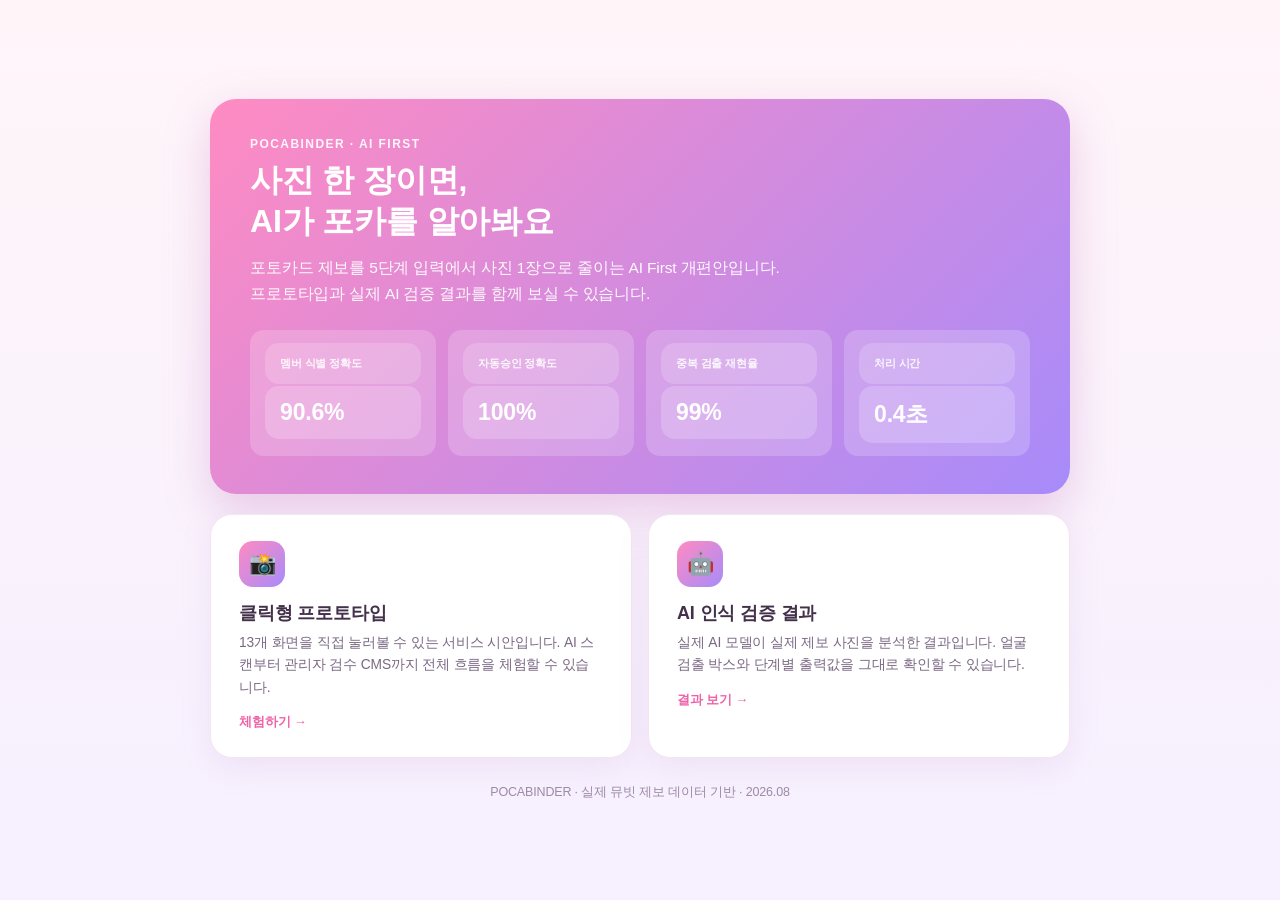
==== index.html @ fb073232 "Rename index_3.html to index.html" ====
<!DOCTYPE html><html lang="ko"><head><meta charset="utf-8">
<meta name="viewport" content="width=device-width,initial-scale=1">
<title>POCABINDER · AI First</title><style>
*{margin:0;padding:0;box-sizing:border-box}
body{font-family:Pretendard,-apple-system,"Apple SD Gothic Neo","Noto Sans KR",sans-serif;
background:linear-gradient(180deg,#FFF5F9,#F6F0FF);color:#43304A;min-height:100vh;
display:flex;align-items:center;justify-content:center;padding:40px 22px;letter-spacing:-.01em}
.w{max-width:860px;width:100%}
.hero{background:linear-gradient(135deg,#FF8BC2,#A78BFA);border-radius:26px;padding:38px 40px;color:#fff;
box-shadow:0 16px 44px rgba(200,120,190,.34)}
.tag{font-size:12px;font-weight:800;letter-spacing:.12em;opacity:.92}
h1{font-size:32px;font-weight:800;margin-top:9px;line-height:1.28}
.hero p{font-size:15.5px;opacity:.96;margin-top:13px;line-height:1.65}
.kpi{display:grid;grid-template-columns:repeat(4,1fr);gap:12px;margin-top:24px}
.kpi div{background:rgba(255,255,255,.19);border-radius:14px;padding:13px 15px}
.kpi .k{font-size:11px;font-weight:700;opacity:.92}
.kpi .v{font-size:23px;font-weight:800;margin-top:2px}
.cards{display:grid;grid-template-columns:1fr 1fr;gap:16px;margin-top:20px}
a.card{display:block;background:#fff;border:1px solid #F3E6F0;border-radius:22px;padding:26px 28px;
text-decoration:none;color:inherit;box-shadow:0 10px 30px rgba(190,140,200,.15);transition:.18s}
a.card:hover{transform:translateY(-4px);box-shadow:0 18px 42px rgba(170,120,190,.28);border-color:#EFC4DE}
a.card .ic{width:46px;height:46px;border-radius:14px;background:linear-gradient(135deg,#FF8BC2,#A78BFA);
display:flex;align-items:center;justify-content:center;font-size:22px;color:#fff}
a.card h2{font-size:18px;font-weight:800;margin:14px 0 7px}
a.card p{font-size:13.8px;color:#7A6884;line-height:1.6}
a.card .go{margin-top:14px;font-size:13px;font-weight:800;color:#F062A8}
.foot{text-align:center;color:#9C8AA6;font-size:12.5px;margin-top:26px}
@media(max-width:700px){.cards,.kpi{grid-template-columns:1fr 1fr}h1{font-size:26px}}
</style></head><body><div class="w">
<div class="hero">
  <div class="tag">POCABINDER · AI FIRST</div>
  <h1>사진 한 장이면,<br>AI가 포카를 알아봐요</h1>
  <p>포토카드 제보를 5단계 입력에서 사진 1장으로 줄이는 AI First 개편안입니다.<br>
  프로토타입과 실제 AI 검증 결과를 함께 보실 수 있습니다.</p>
  <div class="kpi">
    <div><div class="k">멤버 식별 정확도</div><div class="v">90.6%</div></div>
    <div><div class="k">자동승인 정확도</div><div class="v">100%</div></div>
    <div><div class="k">중복 검출 재현율</div><div class="v">99%</div></div>
    <div><div class="k">처리 시간</div><div class="v">0.4초</div></div>
  </div>
</div>
<div class="cards">
  <a class="card" href="prototype.html">
    <div class="ic">📸</div><h2>클릭형 프로토타입</h2>
    <p>13개 화면을 직접 눌러볼 수 있는 서비스 시안입니다. AI 스캔부터 관리자 검수 CMS까지 전체 흐름을 체험할 수 있습니다.</p>
    <div class="go">체험하기 →</div></a>
  <a class="card" href="ai-report.html">
    <div class="ic">🤖</div><h2>AI 인식 검증 결과</h2>
    <p>실제 AI 모델이 실제 제보 사진을 분석한 결과입니다. 얼굴 검출 박스와 단계별 출력값을 그대로 확인할 수 있습니다.</p>
    <div class="go">결과 보기 →</div></a>
</div>
<div class="foot">POCABINDER · 실제 뮤빗 제보 데이터 기반 · 2026.08</div>
</div></body></html>
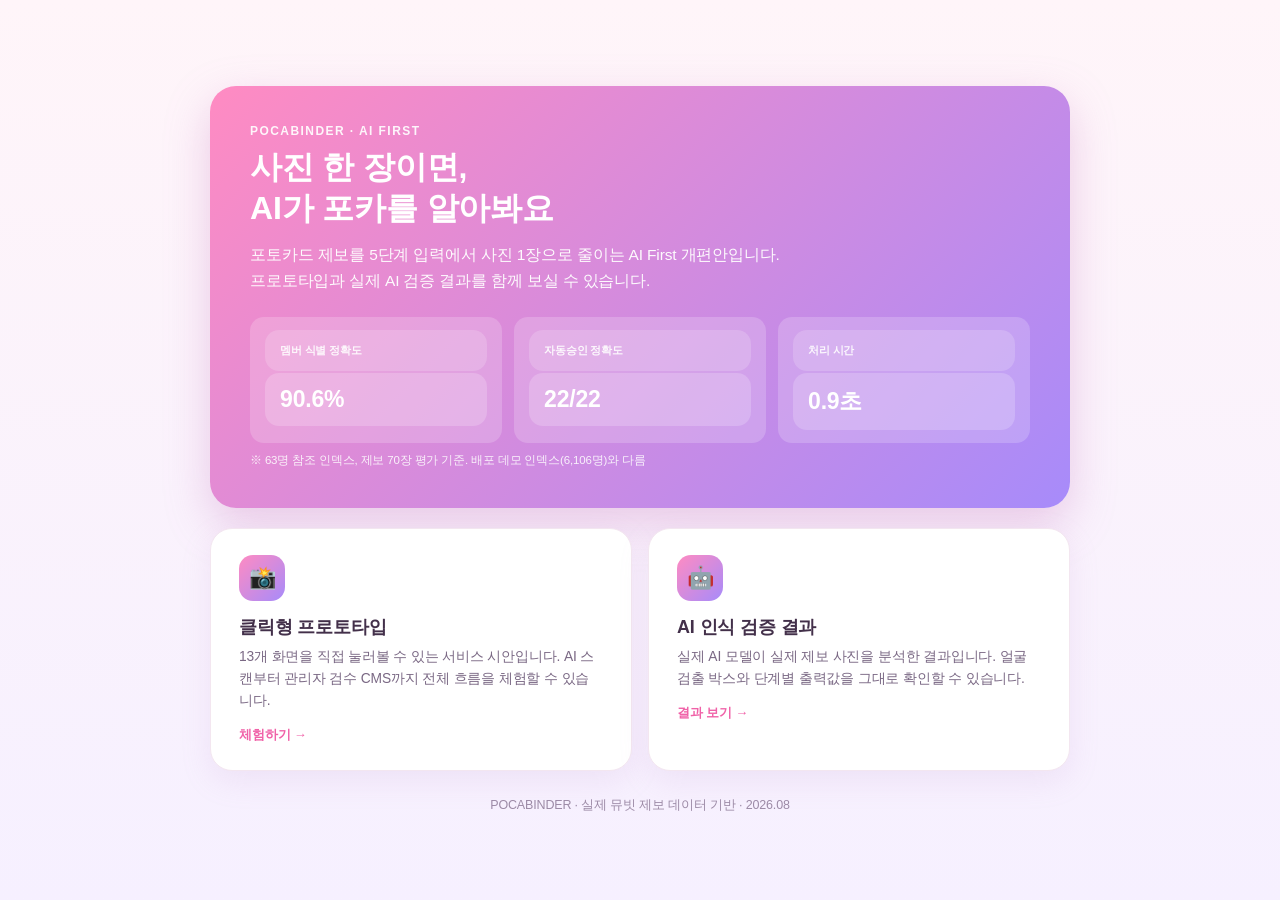
==== commit 6ec5fe6a: "fix: 배포 엔진과 문구·지표 불일치 정정 및 모델 로더 견고화 - index.html: 근거 없는 "중복 검출 재현율 99%" KPI 제거, 자동승인 100% → 22/22, " ====
--- a/index.html
+++ b/index.html
@@ -11,10 +11,11 @@
 .tag{font-size:12px;font-weight:800;letter-spacing:.12em;opacity:.92}
 h1{font-size:32px;font-weight:800;margin-top:9px;line-height:1.28}
 .hero p{font-size:15.5px;opacity:.96;margin-top:13px;line-height:1.65}
-.kpi{display:grid;grid-template-columns:repeat(4,1fr);gap:12px;margin-top:24px}
+.kpi{display:grid;grid-template-columns:repeat(3,1fr);gap:12px;margin-top:24px}
 .kpi div{background:rgba(255,255,255,.19);border-radius:14px;padding:13px 15px}
 .kpi .k{font-size:11px;font-weight:700;opacity:.92}
 .kpi .v{font-size:23px;font-weight:800;margin-top:2px}
+.hero .kpi-note{font-size:11.5px;line-height:1.5;margin-top:9px;opacity:.88}
 .cards{display:grid;grid-template-columns:1fr 1fr;gap:16px;margin-top:20px}
 a.card{display:block;background:#fff;border:1px solid #F3E6F0;border-radius:22px;padding:26px 28px;
 text-decoration:none;color:inherit;box-shadow:0 10px 30px rgba(190,140,200,.15);transition:.18s}
@@ -25,7 +26,7 @@
 a.card p{font-size:13.8px;color:#7A6884;line-height:1.6}
 a.card .go{margin-top:14px;font-size:13px;font-weight:800;color:#F062A8}
 .foot{text-align:center;color:#9C8AA6;font-size:12.5px;margin-top:26px}
-@media(max-width:700px){.cards,.kpi{grid-template-columns:1fr 1fr}h1{font-size:26px}}
+@media(max-width:700px){.cards{grid-template-columns:1fr 1fr}.kpi{grid-template-columns:1fr}h1{font-size:26px}}
 </style></head><body><div class="w">
 <div class="hero">
   <div class="tag">POCABINDER · AI FIRST</div>
@@ -34,10 +35,10 @@
   프로토타입과 실제 AI 검증 결과를 함께 보실 수 있습니다.</p>
   <div class="kpi">
     <div><div class="k">멤버 식별 정확도</div><div class="v">90.6%</div></div>
-    <div><div class="k">자동승인 정확도</div><div class="v">100%</div></div>
-    <div><div class="k">중복 검출 재현율</div><div class="v">99%</div></div>
-    <div><div class="k">처리 시간</div><div class="v">0.4초</div></div>
+    <div><div class="k">자동승인 정확도</div><div class="v">22/22</div></div>
+    <div><div class="k">처리 시간</div><div class="v">0.9초</div></div>
   </div>
+  <p class="kpi-note">※ 63명 참조 인덱스, 제보 70장 평가 기준. 배포 데모 인덱스(6,106명)와 다름</p>
 </div>
 <div class="cards">
   <a class="card" href="prototype.html">
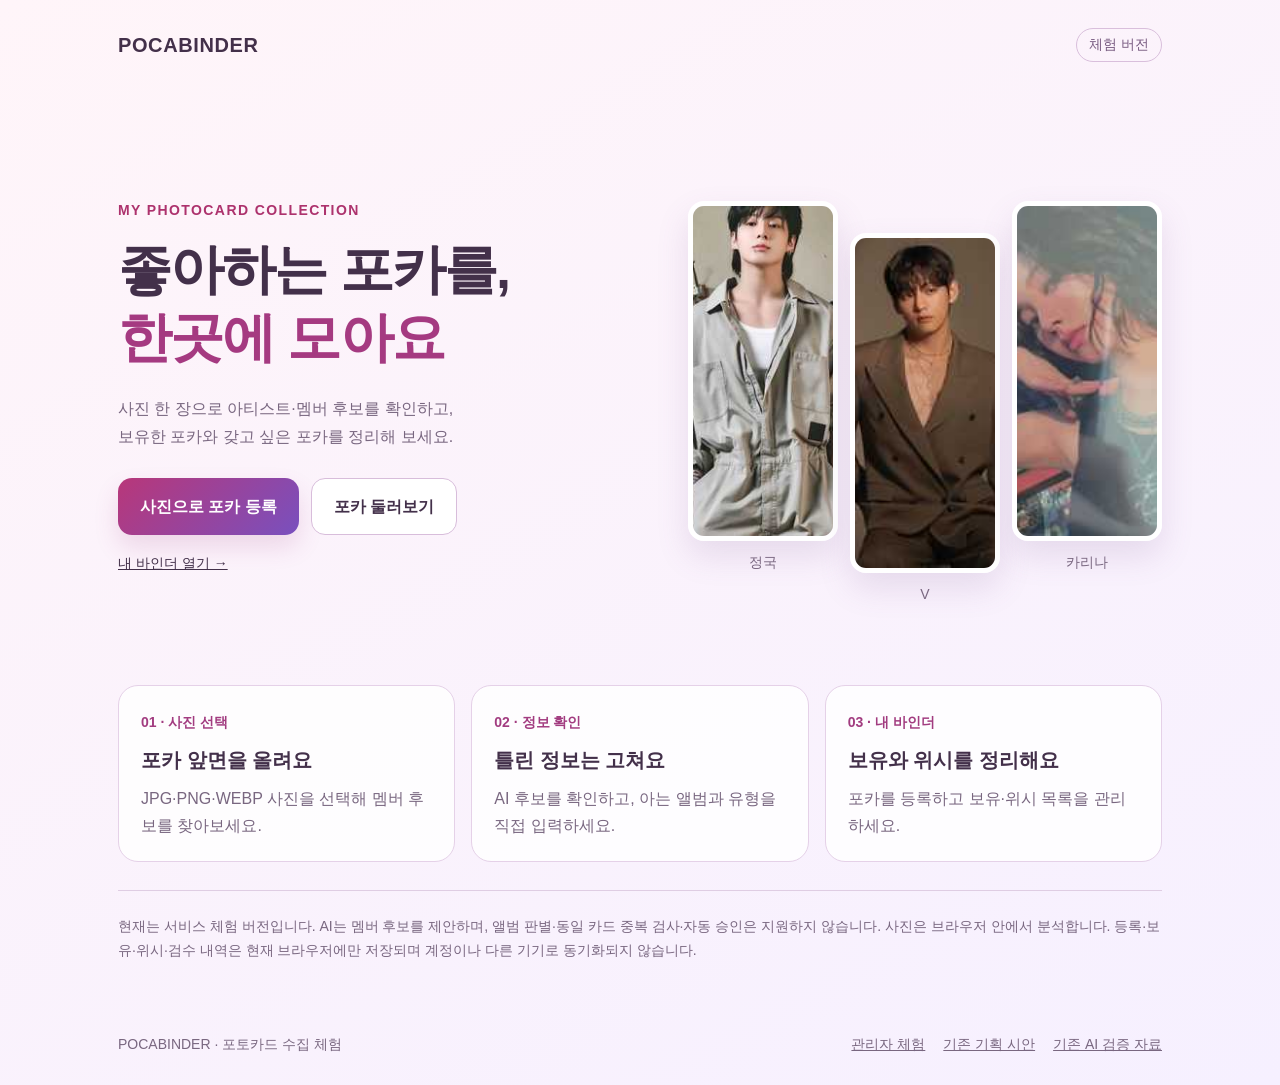
==== commit 941ab228: "Make Pocabinder collection and review prototype flows consistent" ====
--- a/index.html
+++ b/index.html
@@ -1,54 +1,24 @@
-<!DOCTYPE html><html lang="ko"><head><meta charset="utf-8">
+<!DOCTYPE html>
+<html lang="ko">
+<head>
+<meta charset="utf-8">
 <meta name="viewport" content="width=device-width,initial-scale=1">
-<title>POCABINDER · AI First</title><style>
-*{margin:0;padding:0;box-sizing:border-box}
-body{font-family:Pretendard,-apple-system,"Apple SD Gothic Neo","Noto Sans KR",sans-serif;
-background:linear-gradient(180deg,#FFF5F9,#F6F0FF);color:#43304A;min-height:100vh;
-display:flex;align-items:center;justify-content:center;padding:40px 22px;letter-spacing:-.01em}
-.w{max-width:860px;width:100%}
-.hero{background:linear-gradient(135deg,#FF8BC2,#A78BFA);border-radius:26px;padding:38px 40px;color:#fff;
-box-shadow:0 16px 44px rgba(200,120,190,.34)}
-.tag{font-size:12px;font-weight:800;letter-spacing:.12em;opacity:.92}
-h1{font-size:32px;font-weight:800;margin-top:9px;line-height:1.28}
-.hero p{font-size:15.5px;opacity:.96;margin-top:13px;line-height:1.65}
-.kpi{display:grid;grid-template-columns:repeat(3,1fr);gap:12px;margin-top:24px}
-.kpi div{background:rgba(255,255,255,.19);border-radius:14px;padding:13px 15px}
-.kpi .k{font-size:11px;font-weight:700;opacity:.92}
-.kpi .v{font-size:23px;font-weight:800;margin-top:2px}
-.hero .kpi-note{font-size:11.5px;line-height:1.5;margin-top:9px;opacity:.88}
-.cards{display:grid;grid-template-columns:1fr 1fr;gap:16px;margin-top:20px}
-a.card{display:block;background:#fff;border:1px solid #F3E6F0;border-radius:22px;padding:26px 28px;
-text-decoration:none;color:inherit;box-shadow:0 10px 30px rgba(190,140,200,.15);transition:.18s}
-a.card:hover{transform:translateY(-4px);box-shadow:0 18px 42px rgba(170,120,190,.28);border-color:#EFC4DE}
-a.card .ic{width:46px;height:46px;border-radius:14px;background:linear-gradient(135deg,#FF8BC2,#A78BFA);
-display:flex;align-items:center;justify-content:center;font-size:22px;color:#fff}
-a.card h2{font-size:18px;font-weight:800;margin:14px 0 7px}
-a.card p{font-size:13.8px;color:#7A6884;line-height:1.6}
-a.card .go{margin-top:14px;font-size:13px;font-weight:800;color:#F062A8}
-.foot{text-align:center;color:#9C8AA6;font-size:12.5px;margin-top:26px}
-@media(max-width:700px){.cards{grid-template-columns:1fr 1fr}.kpi{grid-template-columns:1fr}h1{font-size:26px}}
-</style></head><body><div class="w">
-<div class="hero">
-  <div class="tag">POCABINDER · AI FIRST</div>
-  <h1>사진 한 장이면,<br>AI가 포카를 알아봐요</h1>
-  <p>포토카드 제보를 5단계 입력에서 사진 1장으로 줄이는 AI First 개편안입니다.<br>
-  프로토타입과 실제 AI 검증 결과를 함께 보실 수 있습니다.</p>
-  <div class="kpi">
-    <div><div class="k">멤버 식별 정확도</div><div class="v">90.6%</div></div>
-    <div><div class="k">자동승인 정확도</div><div class="v">22/22</div></div>
-    <div><div class="k">처리 시간</div><div class="v">0.9초</div></div>
-  </div>
-  <p class="kpi-note">※ 63명 참조 인덱스, 제보 70장 평가 기준. 배포 데모 인덱스(6,106명)와 다름</p>
-</div>
-<div class="cards">
-  <a class="card" href="prototype.html">
-    <div class="ic">📸</div><h2>클릭형 프로토타입</h2>
-    <p>13개 화면을 직접 눌러볼 수 있는 서비스 시안입니다. AI 스캔부터 관리자 검수 CMS까지 전체 흐름을 체험할 수 있습니다.</p>
-    <div class="go">체험하기 →</div></a>
-  <a class="card" href="ai-report.html">
-    <div class="ic">🤖</div><h2>AI 인식 검증 결과</h2>
-    <p>실제 AI 모델이 실제 제보 사진을 분석한 결과입니다. 얼굴 검출 박스와 단계별 출력값을 그대로 확인할 수 있습니다.</p>
-    <div class="go">결과 보기 →</div></a>
-</div>
-<div class="foot">POCABINDER · 실제 뮤빗 제보 데이터 기반 · 2026.08</div>
-</div></body></html>
+<title>포카바인더 — 좋아하는 포카를 한곳에</title>
+<meta name="description" content="사진에서 멤버 후보를 찾고, 보유 포카와 갖고 싶은 포카를 내 바인더에 정리해 보세요.">
+<style>
+*{box-sizing:border-box}body{margin:0;font-family:Pretendard,-apple-system,"Apple SD Gothic Neo","Noto Sans KR",sans-serif;color:#43304a;background:linear-gradient(150deg,#fff5f9,#f6f0ff);font-size:16px;line-height:1.7}a{color:inherit}header,main,footer{max-width:1100px;margin:auto;padding:28px}header{display:flex;align-items:center;justify-content:space-between;gap:20px}.brand{font-size:20px;font-weight:850;letter-spacing:.03em;text-decoration:none}.beta{font-size:14px;padding:4px 12px;border:1px solid #d9bfdc;border-radius:30px;color:#795c82}.hero{display:grid;grid-template-columns:1.1fr 1fr;gap:48px;align-items:center;padding:50px 0}.eyebrow{color:#ad326d;font-size:14px;font-weight:750;letter-spacing:.1em}h1{font-size:clamp(34px,4.8vw,54px);line-height:1.25;letter-spacing:-.035em;margin:14px 0 24px}h1 span{color:#a53a81}p{color:#796780}.actions{display:flex;gap:12px;flex-wrap:wrap;margin:28px 0 14px}.button{display:inline-flex;align-items:center;justify-content:center;padding:14px 22px;background:#fff;border:1px solid #d8bddb;border-radius:14px;text-decoration:none;font-weight:750}.button.primary{color:#fff;border:0;background:linear-gradient(135deg,#b83779,#7950be);box-shadow:0 12px 25px #a23a8028}.small{font-size:14px}.photos{display:grid;grid-template-columns:repeat(3,minmax(0,1fr));gap:12px;align-items:center}.photos img{display:block;width:100%;aspect-ratio:55/85;object-fit:cover;border:5px solid white;border-radius:16px;box-shadow:0 15px 32px #79508b26}.photos figure{margin:0}.photos figure:nth-child(2){margin-top:65px}.photos figcaption{font-size:14px;text-align:center;margin-top:10px;color:#796780}.steps{display:grid;grid-template-columns:repeat(3,minmax(0,1fr));gap:16px;margin:28px 0}.step{border:1px solid #e5d1e8;background:#ffffffd9;padding:22px;border-radius:20px}.step b{color:#a23c80;font-size:14px}.step h2{font-size:20px;margin:8px 0}.step p{margin:0}.notice{border-top:1px solid #dfcde3;padding-top:24px;margin-top:28px}footer{display:flex;gap:14px;flex-wrap:wrap;justify-content:space-between;font-size:14px;color:#796780}footer nav{display:flex;gap:18px;flex-wrap:wrap}:focus-visible{outline:3px solid #7950be;outline-offset:5px}.button:hover{filter:brightness(.96)}@media(max-width:700px){header,main,footer{padding:20px}.hero{grid-template-columns:1fr;gap:30px;padding:25px 0}.steps{grid-template-columns:1fr}.photos{max-width:430px}.photos figure:nth-child(2){margin-top:25px}h1{font-size:38px}}@media(prefers-reduced-motion:reduce){*{scroll-behavior:auto}}
+</style>
+</head>
+<body>
+<header><a class="brand" href="index.html">POCABINDER</a><span class="beta">체험 버전</span></header>
+<main>
+<section class="hero">
+<div><div class="eyebrow">MY PHOTOCARD COLLECTION</div><h1>좋아하는 포카를,<br><span>한곳에 모아요</span></h1><p>사진 한 장으로 아티스트·멤버 후보를 확인하고,<br>보유한 포카와 갖고 싶은 포카를 정리해 보세요.</p><div class="actions"><a class="button primary" href="app.html#scan">사진으로 포카 등록</a><a class="button" href="app.html#search">포카 둘러보기</a></div><a class="small" href="app.html#binder">내 바인더 열기 →</a></div>
+<div class="photos" aria-label="제보 이미지 기반 샘플 포토카드"><figure><img src="assets/sample-615.jpg" alt="정국 예시 포토카드" width="220" height="340"><figcaption>정국</figcaption></figure><figure><img src="assets/sample-614.jpg" alt="V 예시 포토카드" width="220" height="340"><figcaption>V</figcaption></figure><figure><img src="assets/sample-283.jpg" alt="카리나 예시 포토카드" width="220" height="340"><figcaption>카리나</figcaption></figure></div>
+</section>
+<div class="steps"><article class="step"><b>01 · 사진 선택</b><h2>포카 앞면을 올려요</h2><p>JPG·PNG·WEBP 사진을 선택해 멤버 후보를 찾아보세요.</p></article><article class="step"><b>02 · 정보 확인</b><h2>틀린 정보는 고쳐요</h2><p>AI 후보를 확인하고, 아는 앨범과 유형을 직접 입력하세요.</p></article><article class="step"><b>03 · 내 바인더</b><h2>보유와 위시를 정리해요</h2><p>포카를 등록하고 보유·위시 목록을 관리하세요.</p></article></div>
+<p class="notice small">현재는 서비스 체험 버전입니다. AI는 멤버 후보를 제안하며, 앨범 판별·동일 카드 중복 검사·자동 승인은 지원하지 않습니다. 사진은 브라우저 안에서 분석합니다. 등록·보유·위시·검수 내역은 현재 브라우저에만 저장되며 계정이나 다른 기기로 동기화되지 않습니다.</p>
+</main>
+<footer><span>POCABINDER · 포토카드 수집 체험</span><nav aria-label="프로젝트 자료"><a href="admin.html">관리자 체험</a><a href="prototype.html">기존 기획 시안</a><a href="ai-report.html">기존 AI 검증 자료</a></nav></footer>
+</body>
+</html>
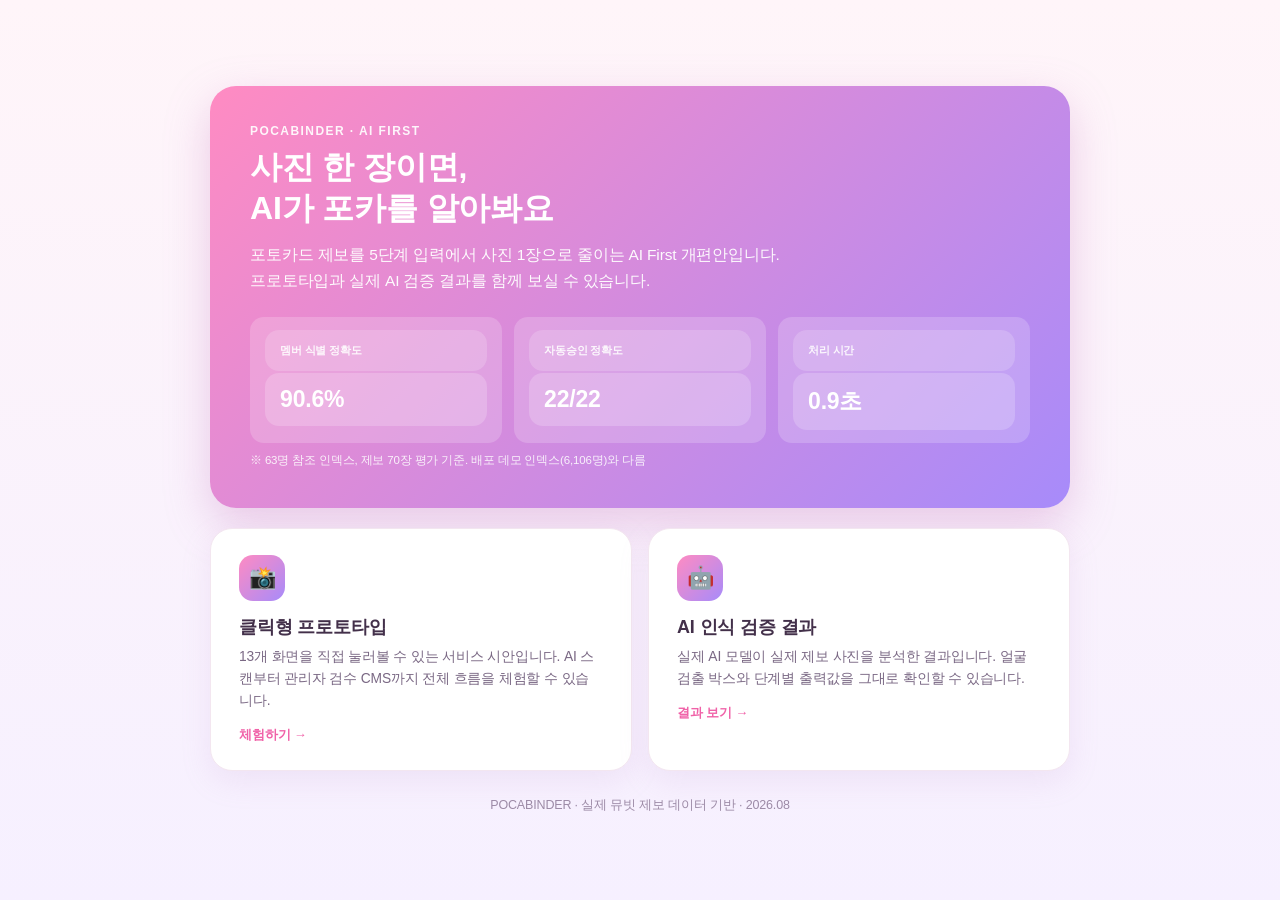
==== commit 94c6474f: "Merge pull request #1 from vlending-dev/feature/eval-consistency-fixes fix: 배포 엔진과 문구·지표 불일치 정정 및 모델" ====
--- a/index.html
+++ b/index.html
@@ -1,24 +1,54 @@
-<!DOCTYPE html>
-<html lang="ko">
-<head>
-<meta charset="utf-8">
+<!DOCTYPE html><html lang="ko"><head><meta charset="utf-8">
 <meta name="viewport" content="width=device-width,initial-scale=1">
-<title>포카바인더 — 좋아하는 포카를 한곳에</title>
-<meta name="description" content="사진에서 멤버 후보를 찾고, 보유 포카와 갖고 싶은 포카를 내 바인더에 정리해 보세요.">
-<style>
-*{box-sizing:border-box}body{margin:0;font-family:Pretendard,-apple-system,"Apple SD Gothic Neo","Noto Sans KR",sans-serif;color:#43304a;background:linear-gradient(150deg,#fff5f9,#f6f0ff);font-size:16px;line-height:1.7}a{color:inherit}header,main,footer{max-width:1100px;margin:auto;padding:28px}header{display:flex;align-items:center;justify-content:space-between;gap:20px}.brand{font-size:20px;font-weight:850;letter-spacing:.03em;text-decoration:none}.beta{font-size:14px;padding:4px 12px;border:1px solid #d9bfdc;border-radius:30px;color:#795c82}.hero{display:grid;grid-template-columns:1.1fr 1fr;gap:48px;align-items:center;padding:50px 0}.eyebrow{color:#ad326d;font-size:14px;font-weight:750;letter-spacing:.1em}h1{font-size:clamp(34px,4.8vw,54px);line-height:1.25;letter-spacing:-.035em;margin:14px 0 24px}h1 span{color:#a53a81}p{color:#796780}.actions{display:flex;gap:12px;flex-wrap:wrap;margin:28px 0 14px}.button{display:inline-flex;align-items:center;justify-content:center;padding:14px 22px;background:#fff;border:1px solid #d8bddb;border-radius:14px;text-decoration:none;font-weight:750}.button.primary{color:#fff;border:0;background:linear-gradient(135deg,#b83779,#7950be);box-shadow:0 12px 25px #a23a8028}.small{font-size:14px}.photos{display:grid;grid-template-columns:repeat(3,minmax(0,1fr));gap:12px;align-items:center}.photos img{display:block;width:100%;aspect-ratio:55/85;object-fit:cover;border:5px solid white;border-radius:16px;box-shadow:0 15px 32px #79508b26}.photos figure{margin:0}.photos figure:nth-child(2){margin-top:65px}.photos figcaption{font-size:14px;text-align:center;margin-top:10px;color:#796780}.steps{display:grid;grid-template-columns:repeat(3,minmax(0,1fr));gap:16px;margin:28px 0}.step{border:1px solid #e5d1e8;background:#ffffffd9;padding:22px;border-radius:20px}.step b{color:#a23c80;font-size:14px}.step h2{font-size:20px;margin:8px 0}.step p{margin:0}.notice{border-top:1px solid #dfcde3;padding-top:24px;margin-top:28px}footer{display:flex;gap:14px;flex-wrap:wrap;justify-content:space-between;font-size:14px;color:#796780}footer nav{display:flex;gap:18px;flex-wrap:wrap}:focus-visible{outline:3px solid #7950be;outline-offset:5px}.button:hover{filter:brightness(.96)}@media(max-width:700px){header,main,footer{padding:20px}.hero{grid-template-columns:1fr;gap:30px;padding:25px 0}.steps{grid-template-columns:1fr}.photos{max-width:430px}.photos figure:nth-child(2){margin-top:25px}h1{font-size:38px}}@media(prefers-reduced-motion:reduce){*{scroll-behavior:auto}}
-</style>
-</head>
-<body>
-<header><a class="brand" href="index.html">POCABINDER</a><span class="beta">체험 버전</span></header>
-<main>
-<section class="hero">
-<div><div class="eyebrow">MY PHOTOCARD COLLECTION</div><h1>좋아하는 포카를,<br><span>한곳에 모아요</span></h1><p>사진 한 장으로 아티스트·멤버 후보를 확인하고,<br>보유한 포카와 갖고 싶은 포카를 정리해 보세요.</p><div class="actions"><a class="button primary" href="app.html#scan">사진으로 포카 등록</a><a class="button" href="app.html#search">포카 둘러보기</a></div><a class="small" href="app.html#binder">내 바인더 열기 →</a></div>
-<div class="photos" aria-label="제보 이미지 기반 샘플 포토카드"><figure><img src="assets/sample-615.jpg" alt="정국 예시 포토카드" width="220" height="340"><figcaption>정국</figcaption></figure><figure><img src="assets/sample-614.jpg" alt="V 예시 포토카드" width="220" height="340"><figcaption>V</figcaption></figure><figure><img src="assets/sample-283.jpg" alt="카리나 예시 포토카드" width="220" height="340"><figcaption>카리나</figcaption></figure></div>
-</section>
-<div class="steps"><article class="step"><b>01 · 사진 선택</b><h2>포카 앞면을 올려요</h2><p>JPG·PNG·WEBP 사진을 선택해 멤버 후보를 찾아보세요.</p></article><article class="step"><b>02 · 정보 확인</b><h2>틀린 정보는 고쳐요</h2><p>AI 후보를 확인하고, 아는 앨범과 유형을 직접 입력하세요.</p></article><article class="step"><b>03 · 내 바인더</b><h2>보유와 위시를 정리해요</h2><p>포카를 등록하고 보유·위시 목록을 관리하세요.</p></article></div>
-<p class="notice small">현재는 서비스 체험 버전입니다. AI는 멤버 후보를 제안하며, 앨범 판별·동일 카드 중복 검사·자동 승인은 지원하지 않습니다. 사진은 브라우저 안에서 분석합니다. 등록·보유·위시·검수 내역은 현재 브라우저에만 저장되며 계정이나 다른 기기로 동기화되지 않습니다.</p>
-</main>
-<footer><span>POCABINDER · 포토카드 수집 체험</span><nav aria-label="프로젝트 자료"><a href="admin.html">관리자 체험</a><a href="prototype.html">기존 기획 시안</a><a href="ai-report.html">기존 AI 검증 자료</a></nav></footer>
-</body>
-</html>
+<title>POCABINDER · AI First</title><style>
+*{margin:0;padding:0;box-sizing:border-box}
+body{font-family:Pretendard,-apple-system,"Apple SD Gothic Neo","Noto Sans KR",sans-serif;
+background:linear-gradient(180deg,#FFF5F9,#F6F0FF);color:#43304A;min-height:100vh;
+display:flex;align-items:center;justify-content:center;padding:40px 22px;letter-spacing:-.01em}
+.w{max-width:860px;width:100%}
+.hero{background:linear-gradient(135deg,#FF8BC2,#A78BFA);border-radius:26px;padding:38px 40px;color:#fff;
+box-shadow:0 16px 44px rgba(200,120,190,.34)}
+.tag{font-size:12px;font-weight:800;letter-spacing:.12em;opacity:.92}
+h1{font-size:32px;font-weight:800;margin-top:9px;line-height:1.28}
+.hero p{font-size:15.5px;opacity:.96;margin-top:13px;line-height:1.65}
+.kpi{display:grid;grid-template-columns:repeat(3,1fr);gap:12px;margin-top:24px}
+.kpi div{background:rgba(255,255,255,.19);border-radius:14px;padding:13px 15px}
+.kpi .k{font-size:11px;font-weight:700;opacity:.92}
+.kpi .v{font-size:23px;font-weight:800;margin-top:2px}
+.hero .kpi-note{font-size:11.5px;line-height:1.5;margin-top:9px;opacity:.88}
+.cards{display:grid;grid-template-columns:1fr 1fr;gap:16px;margin-top:20px}
+a.card{display:block;background:#fff;border:1px solid #F3E6F0;border-radius:22px;padding:26px 28px;
+text-decoration:none;color:inherit;box-shadow:0 10px 30px rgba(190,140,200,.15);transition:.18s}
+a.card:hover{transform:translateY(-4px);box-shadow:0 18px 42px rgba(170,120,190,.28);border-color:#EFC4DE}
+a.card .ic{width:46px;height:46px;border-radius:14px;background:linear-gradient(135deg,#FF8BC2,#A78BFA);
+display:flex;align-items:center;justify-content:center;font-size:22px;color:#fff}
+a.card h2{font-size:18px;font-weight:800;margin:14px 0 7px}
+a.card p{font-size:13.8px;color:#7A6884;line-height:1.6}
+a.card .go{margin-top:14px;font-size:13px;font-weight:800;color:#F062A8}
+.foot{text-align:center;color:#9C8AA6;font-size:12.5px;margin-top:26px}
+@media(max-width:700px){.cards{grid-template-columns:1fr 1fr}.kpi{grid-template-columns:1fr}h1{font-size:26px}}
+</style></head><body><div class="w">
+<div class="hero">
+  <div class="tag">POCABINDER · AI FIRST</div>
+  <h1>사진 한 장이면,<br>AI가 포카를 알아봐요</h1>
+  <p>포토카드 제보를 5단계 입력에서 사진 1장으로 줄이는 AI First 개편안입니다.<br>
+  프로토타입과 실제 AI 검증 결과를 함께 보실 수 있습니다.</p>
+  <div class="kpi">
+    <div><div class="k">멤버 식별 정확도</div><div class="v">90.6%</div></div>
+    <div><div class="k">자동승인 정확도</div><div class="v">22/22</div></div>
+    <div><div class="k">처리 시간</div><div class="v">0.9초</div></div>
+  </div>
+  <p class="kpi-note">※ 63명 참조 인덱스, 제보 70장 평가 기준. 배포 데모 인덱스(6,106명)와 다름</p>
+</div>
+<div class="cards">
+  <a class="card" href="prototype.html">
+    <div class="ic">📸</div><h2>클릭형 프로토타입</h2>
+    <p>13개 화면을 직접 눌러볼 수 있는 서비스 시안입니다. AI 스캔부터 관리자 검수 CMS까지 전체 흐름을 체험할 수 있습니다.</p>
+    <div class="go">체험하기 →</div></a>
+  <a class="card" href="ai-report.html">
+    <div class="ic">🤖</div><h2>AI 인식 검증 결과</h2>
+    <p>실제 AI 모델이 실제 제보 사진을 분석한 결과입니다. 얼굴 검출 박스와 단계별 출력값을 그대로 확인할 수 있습니다.</p>
+    <div class="go">결과 보기 →</div></a>
+</div>
+<div class="foot">POCABINDER · 실제 뮤빗 제보 데이터 기반 · 2026.08</div>
+</div></body></html>
